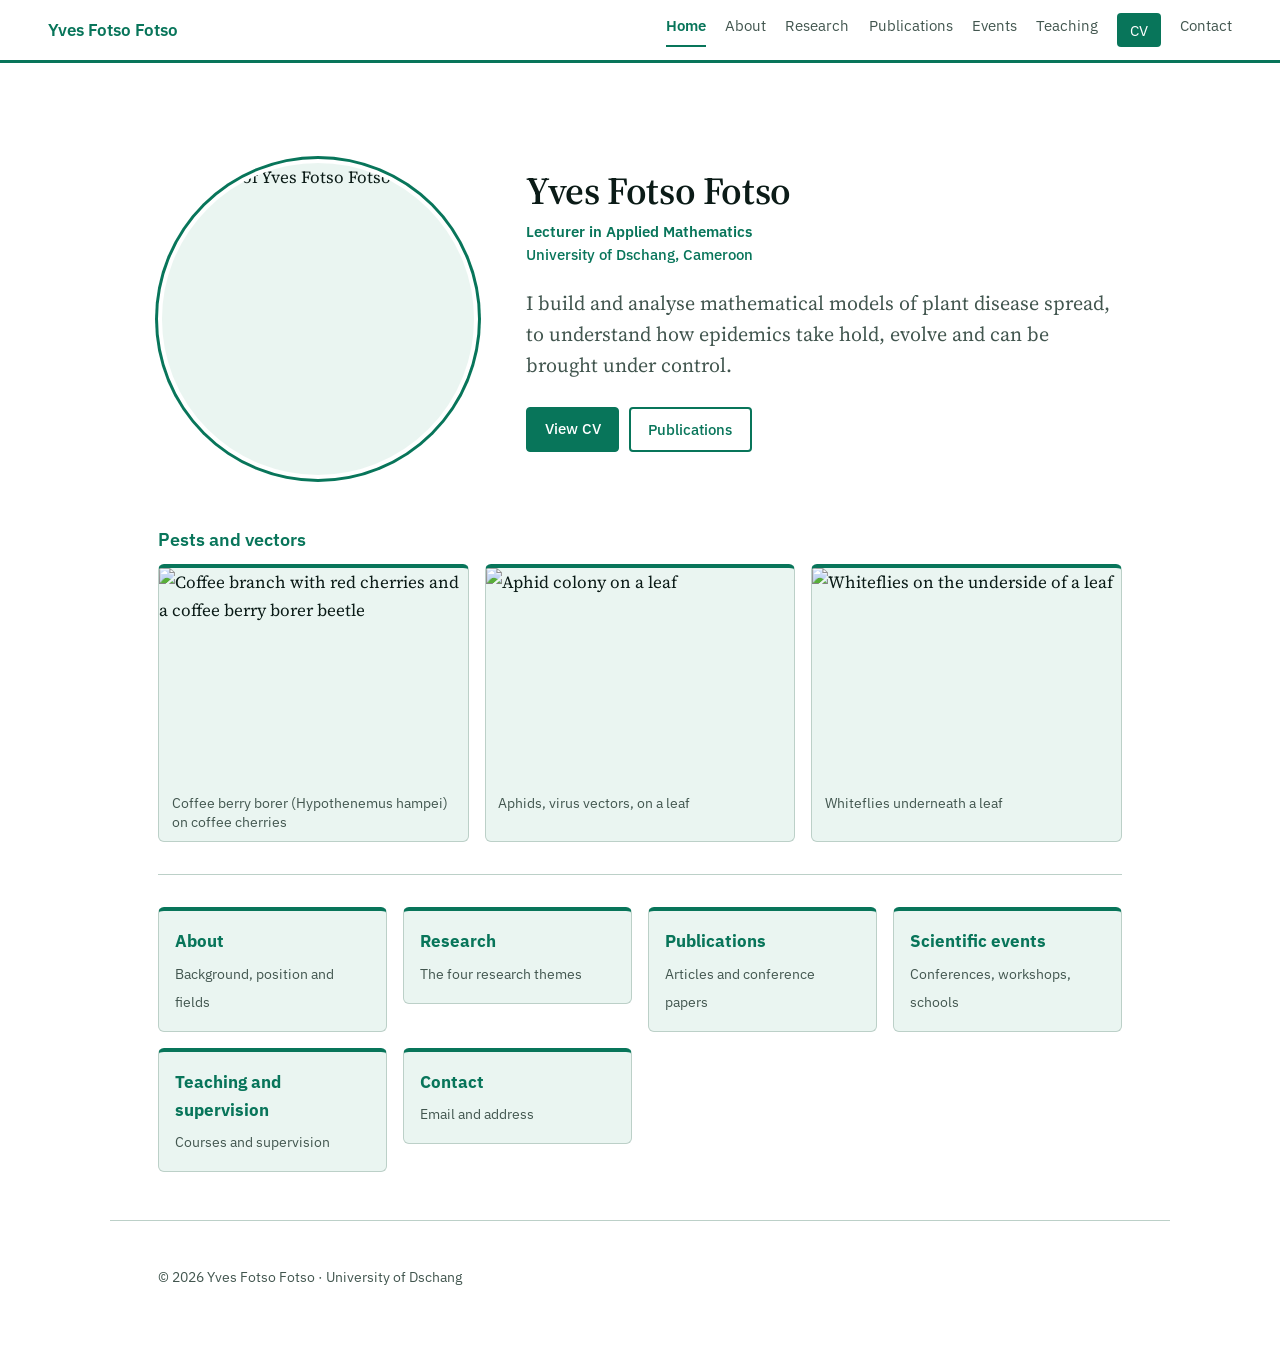
==== index.html @ 88fd149b "Add files via upload" ====
<!DOCTYPE html>
<html lang="en">
<head>
<meta charset="utf-8">
<meta name="viewport" content="width=device-width, initial-scale=1">
<title>Yves Fotso Fotso · Lecturer in Applied Mathematics, University of Dschang</title>
<meta name="description" content="Academic page of Yves Fotso Fotso, Lecturer in Applied Mathematics at the University of Dschang: mathematical modelling and epidemiology of plant diseases.">
<link rel="preconnect" href="https://fonts.googleapis.com">
<link rel="preconnect" href="https://fonts.gstatic.com" crossorigin>
<link href="https://fonts.googleapis.com/css2?family=IBM+Plex+Sans:wght@400;500;600&family=Source+Serif+4:opsz,wght@8..60,400;8..60,600&display=swap" rel="stylesheet">
<link rel="stylesheet" href="style.css">
<script type="application/ld+json">{"@context":"https://schema.org","@type":"Person","name":"Yves Fotso Fotso","jobTitle":"Lecturer in Applied Mathematics","affiliation":{"@type":"CollegeOrUniversity","name":"University of Dschang"},"knowsAbout":["Mathematical modelling","Plant epidemiology","Optimal control"]}</script>
</head>
<body>
<a class="skip" href="#contenu">Skip to content</a>
<header class="bar">
  <a class="brand" href="index.html">Yves Fotso Fotso</a>
  <nav aria-label="Main navigation">
    <a href="index.html" aria-current="page">Home</a>
    <a href="about.html">About</a>
    <a href="research.html">Research</a>
    <a href="publications.html">Publications</a>
    <a href="events.html">Events</a>
    <a href="teaching.html">Teaching</a>
    <a class="cv" href="cv.html">CV</a>
    <a href="contact.html">Contact</a>
  </nav>
</header>
<main id="contenu">
<section class="hero" id="top">
  <img class="portrait" src="assets/photo.jpg" alt="Portrait of Yves Fotso Fotso" width="320" height="320" onerror="this.onerror=null;this.src='assets/photo-placeholder.svg'">
  <div class="hero-text">
    <h1>Yves Fotso Fotso</h1>
    <p class="aff"><strong>Lecturer in Applied Mathematics</strong><br>University of Dschang, Cameroon</p>
    <p class="lead">I build and analyse mathematical models of plant disease spread, to understand how epidemics take hold, evolve and can be brought under control.</p>
    <p class="links"><a class="btn" href="cv.html">View CV</a> <a class="btn ghost" href="publications.html">Publications</a></p>
  </div>
</section>
<section class="galwrap"><h2 class="sech">Pests and vectors</h2><div class="gal"><figure><img src="assets/coffee-borer.svg" alt="Coffee branch with red cherries and a coffee berry borer beetle" loading="lazy" width="400" height="280"><figcaption>Coffee berry borer (Hypothenemus hampei) on coffee cherries</figcaption></figure><figure><img src="assets/aphids-leaf.svg" alt="Aphid colony on a leaf" loading="lazy" width="400" height="280"><figcaption>Aphids, virus vectors, on a leaf</figcaption></figure><figure><img src="assets/whitefly-leaf.svg" alt="Whiteflies on the underside of a leaf" loading="lazy" width="400" height="280"><figcaption>Whiteflies underneath a leaf</figcaption></figure></div></section>
<ul class="quick"><li><a href="about.html"><b>About</b><span>Background, position and fields</span></a></li><li><a href="research.html"><b>Research</b><span>The four research themes</span></a></li><li><a href="publications.html"><b>Publications</b><span>Articles and conference papers</span></a></li><li><a href="events.html"><b>Scientific events</b><span>Conferences, workshops, schools</span></a></li><li><a href="teaching.html"><b>Teaching and supervision</b><span>Courses and supervision</span></a></li><li><a href="contact.html"><b>Contact</b><span>Email and address</span></a></li></ul>
</main>
<footer><p>© <span id="an">2026</span> Yves Fotso Fotso · University of Dschang</p></footer>
<script>document.getElementById('an').textContent=new Date().getFullYear();</script>
</body>
</html>
---- style.css ----
:root{
  color-scheme:light; --bg:#ffffff; --surface:#eaf5f1; --ink:#0b1b17; --muted:#42564f; --line:#bcd0c8;
  --green:#08755a; --blue:#1d4ed8; --amber:#bf6200;
  --serif:"Source Serif 4",Georgia,"Times New Roman",serif;
  --sans:"IBM Plex Sans",system-ui,-apple-system,"Segoe UI",Roboto,sans-serif;
}
*{box-sizing:border-box}
html{scroll-behavior:smooth;scroll-padding-top:4.5rem}
body{margin:0;background:var(--bg);color:var(--ink);font:400 1.0625rem/1.65 var(--serif)}
a{color:var(--blue);text-underline-offset:.18em}
a:focus-visible,.btn:focus-visible{outline:3px solid var(--amber);outline-offset:3px}
.skip{position:absolute;left:-999px}.skip:focus{left:1rem;top:1rem;background:var(--surface);padding:.5rem 1rem;z-index:10}

.bar{position:sticky;top:0;z-index:5;display:flex;justify-content:space-between;align-items:center;gap:1rem;flex-wrap:wrap;
  padding:.8rem clamp(1rem,5vw,3rem);background:color-mix(in srgb,var(--bg) 92%,transparent);backdrop-filter:blur(8px);border-bottom:1px solid var(--line);font-family:var(--sans)}
.brand{font-weight:600;color:var(--ink);text-decoration:none}
.bar nav{display:flex;gap:1.2rem;flex-wrap:wrap;font-size:.95rem}
.bar nav a{color:var(--muted);text-decoration:none}.bar nav a:hover{color:var(--green)}

main{max-width:1060px;margin:0 auto;padding:0 clamp(1rem,5vw,3rem)}
.hero{display:grid;grid-template-columns:minmax(0,320px) minmax(0,1fr);gap:3rem;align-items:center;padding:clamp(2.5rem,8vw,6rem) 0 3rem}
.aff{font:500 .95rem var(--sans);color:var(--green);margin:0 0 1.4rem;line-height:1.5}
h1{font:600 clamp(1.7rem,3.6vw,2.4rem)/1.1 var(--serif);letter-spacing:-.01em;margin:0 0 .5rem}
.lead{font-size:1.25rem;line-height:1.55;color:var(--muted);max-width:34em;margin:0 0 1.6rem}
.btn{display:inline-block;font:500 .95rem var(--sans);padding:.65rem 1.1rem;border-radius:4px;background:var(--green);color:var(--bg);text-decoration:none;border:1px solid var(--green)}
.btn.ghost{background:transparent;color:var(--green)}
.btn:hover{filter:brightness(1.1)}
.links{display:flex;gap:.6rem;flex-wrap:wrap}

.curves{margin:0;background:var(--surface);border:1px solid var(--line);border-radius:6px;padding:1rem 1rem .6rem}
.curves svg{width:100%;height:auto;display:block}
.curves figcaption{font:.82rem var(--sans);color:var(--muted);margin-top:.4rem}
.axis{stroke:var(--line);stroke-width:1.5}
.c{fill:none;stroke-width:3.5;stroke-linecap:round;stroke-dasharray:1;stroke-dashoffset:1;animation:draw 2.2s ease-out .3s forwards}
.c.i{animation-delay:.6s}.c.r{animation-delay:.9s}
.c.s{stroke:var(--green)}.c.i{stroke:var(--amber)}.c.r{stroke:var(--blue)}
.lb{font:500 13px var(--sans)}.lb.s{fill:var(--green)}.lb.i{fill:var(--amber)}.lb.r{fill:var(--blue)}.lb.ax{fill:var(--muted)}
@keyframes draw{to{stroke-dashoffset:0}}
@media (prefers-reduced-motion:reduce){.c{animation:none;stroke-dashoffset:0}html{scroll-behavior:auto}}

.sec{display:grid;grid-template-columns:200px minmax(0,1fr);gap:2rem;padding:3rem 0;border-top:1px solid var(--line)}
.sec>h2{font:600 1.35rem/1.3 var(--sans);margin:0;position:sticky;top:5rem;align-self:start;color:var(--green)}
.body{max-width:42rem}
.body p{margin:0 0 1rem}
h3{font:600 1.05rem var(--sans);margin:2rem 0 .7rem}
.note{font:.9rem var(--sans);color:var(--muted);border-left:3px solid var(--amber);padding-left:.8rem}

.facts{margin:1.5rem 0;display:grid;gap:.9rem}
.facts div{display:grid;grid-template-columns:7.5rem 1fr;gap:1rem;border-bottom:1px solid var(--line);padding-bottom:.7rem}
.facts dt{font:500 .92rem var(--sans);color:var(--muted)}.facts dd{margin:0}
.timeline,.plain,.pubs{padding:0;margin:0;list-style:none}
.timeline li,.plain li{padding:.45rem 0;border-bottom:1px solid var(--line)}
.timeline span{font:500 .9rem var(--sans);color:var(--green);display:inline-block;min-width:5.5rem}
.axe{padding:1rem 0 .2rem;border-top:1px solid var(--line)}
.axe h3{margin:0 0 .4rem;color:var(--ink)}
.pubs li{display:grid;grid-template-columns:4.5rem 1fr;gap:1rem;padding:.8rem 0;border-bottom:1px solid var(--line);font-size:1rem}
.y{font:500 .92rem var(--sans);color:var(--green)}

footer{max-width:1060px;margin:0 auto;padding:2rem clamp(1rem,5vw,3rem) 3rem;border-top:1px solid var(--line);font:.9rem var(--sans);color:var(--muted)}

@media (max-width:820px){
  .hero{grid-template-columns:minmax(0,34%) minmax(0,1fr);gap:1.4rem}
  .sec{grid-template-columns:1fr;gap:1rem}
  .sec>h2{position:static}
  .facts div{grid-template-columns:1fr;gap:.1rem}
}
/* ==== multi-pages ==== */
.bar nav a[aria-current="page"]{color:var(--green);font-weight:600;border-bottom:2px solid var(--green)}
.bar nav a.cv{background:var(--green);color:var(--bg);padding:.3rem .8rem;border-radius:4px;border:0}
.bar nav a.cv[aria-current="page"]{outline:2px solid var(--amber);outline-offset:2px}
.bar nav{margin-left:auto}
.aff strong{font-weight:600}
.lang{display:flex;gap:.2rem;font:500 .85rem var(--sans);border:1px solid var(--line);border-radius:4px;overflow:hidden}
.lang a{padding:.25rem .6rem;color:var(--muted);text-decoration:none}
.lang a[aria-current="true"]{background:var(--green);color:var(--bg)}
.page{padding:2.5rem 0 3rem}
.ph{font:600 clamp(1.8rem,4vw,2.6rem)/1.15 var(--serif);letter-spacing:-.01em;margin:0 0 .6rem}
.sub{font:1rem var(--sans);color:var(--muted);margin:0 0 2rem}
.portrait{width:100%;max-width:320px;aspect-ratio:1/1;object-fit:cover;object-position:center 25%;border-radius:50%;border:4px solid var(--surface);box-shadow:0 0 0 1px var(--line);background:var(--surface);justify-self:start}
.quick{display:grid;grid-template-columns:repeat(auto-fit,minmax(220px,1fr));gap:1rem;margin:0;padding:2rem 0 3rem;list-style:none;border-top:1px solid var(--line)}
.quick a{display:block;padding:1rem;border:1px solid var(--line);border-radius:6px;background:var(--surface);color:var(--ink);text-decoration:none;font-family:var(--sans)}
.quick a:hover{border-color:var(--green)}
.quick b{display:block;color:var(--green);margin-bottom:.2rem}
.quick span{font-size:.9rem;color:var(--muted)}
.home-curves{max-width:620px;margin:0 0 2rem}
.evs li{grid-template-columns:7.5rem 1fr}
.pg{display:none}.pg.on{display:block}
@media (max-width:560px){.hero{padding-top:1.8rem}h1{font-size:1.5rem}.lead{font-size:1rem;line-height:1.5}.aff{font-size:.85rem}.hero .btn{padding:.45rem .7rem;font-size:.85rem}.evs li{grid-template-columns:1fr;gap:.2rem}}
/* ==== couleurs renforcées ==== */
.bar{border-bottom:3px solid var(--green)}
.brand{color:var(--green)}
.quick a{border-top:4px solid var(--green)}
.quick a:hover{background:var(--surface)}
.page h3,.axe h3{color:var(--green)}
.facts dt{color:var(--green)}
.curves{border-top:4px solid var(--blue)}
.c{stroke-width:4.5}
.btn.ghost{border-width:2px}
.portrait{border:4px solid #fff;box-shadow:0 0 0 3px var(--green)}

/* ==== figures ==== */
.sech{font:600 1.15rem var(--sans);color:var(--green);margin:0 0 .8rem}
.galwrap{padding:0 0 2rem}
.gal{display:grid;grid-template-columns:repeat(auto-fit,minmax(240px,1fr));gap:1rem}
.gal figure{margin:0;border:1px solid var(--line);border-top:4px solid var(--green);border-radius:6px;overflow:hidden;background:var(--surface)}
.gal img{display:block;width:100%;height:auto}
.gal figcaption{font:.85rem/1.4 var(--sans);color:var(--muted);padding:.6rem .8rem}
.model{margin:0 0 2rem;background:var(--surface);border:1px solid var(--line);border-top:4px solid var(--blue);border-radius:6px;padding:1rem}
.model svg{width:100%;height:auto;display:block}
.model figcaption{font:.88rem/1.5 var(--sans);color:var(--muted);margin-top:.6rem}
.m-box{fill:#fff;stroke:var(--green);stroke-width:2}.m-mut{stroke:var(--amber)}
.m-t{font:600 17px var(--serif);fill:var(--ink);text-anchor:middle}
.m-s{font:12.5px var(--sans);fill:var(--muted);text-anchor:middle}
.m-sl{font:12px var(--sans);fill:var(--muted)}
.m-l{font:italic 16px var(--serif);fill:var(--ink)}.m-lc{text-anchor:middle}
.m-sub{font-size:11px}
.m-h{font:600 14px var(--sans);fill:var(--green)}
.m-a{stroke:var(--green);stroke-width:2.2;fill:none}.m-am{stroke:var(--amber);stroke-dasharray:6 4}
.m-ax{stroke:var(--muted);stroke-width:1.5}.m-d{stroke-dasharray:4 4}.m-dv{stroke:var(--line);stroke-width:1.5}
.m-b1{fill:var(--green);fill-opacity:.22;stroke:var(--green);stroke-width:2.5}
.m-b2{fill:var(--amber);fill-opacity:.22;stroke:var(--amber);stroke-width:2.5}
.mk-g{fill:var(--green)}.mk-o{fill:var(--amber)}

/* ==== équations ==== */
.eqs{margin:0 0 2rem;background:#fff;border:1px solid var(--line);border-top:4px solid var(--green);border-radius:6px;padding:1rem 1.2rem 1.1rem}
.eqs h2{font:600 1.05rem var(--sans);color:var(--green);margin:0 0 .2rem}
.eqs h4{font:600 .8rem var(--sans);letter-spacing:.06em;text-transform:uppercase;color:var(--muted);margin:1.1rem 0 .2rem}
.eqs .eqrow{overflow-x:auto;padding:.3rem 0}
.eqs math{font-family:"Latin Modern Math","STIX Two Math","Cambria Math","Noto Sans Math",serif;font-size:1.2rem;color:var(--ink)}
.eqs p{font:.88rem/1.5 var(--sans);color:var(--muted);margin:.5rem 0 0}

/* ==== équations illustratives ==== */
.eqgrid{display:grid;grid-template-columns:repeat(auto-fit,minmax(340px,1fr));gap:1rem}
.eqcard{border:1px solid var(--line);border-top:4px solid var(--green);border-radius:6px;padding:.8rem 1rem 1rem;background:#fff}
.eqcard h3{font:600 .95rem var(--sans);color:var(--green);margin:0 0 .3rem}
.eqcard p{font:.82rem/1.45 var(--sans);color:var(--muted);margin:.4rem 0 0}
.eqnote{font:.85rem var(--sans);color:var(--muted);margin:.8rem 0 0}
.eqcard math,.axe math{font-family:"Latin Modern Math","STIX Two Math","Cambria Math","Noto Sans Math",serif;font-size:1rem;color:var(--ink)}
.axe .eqrow{overflow-x:auto;padding:.4rem 0 .6rem}
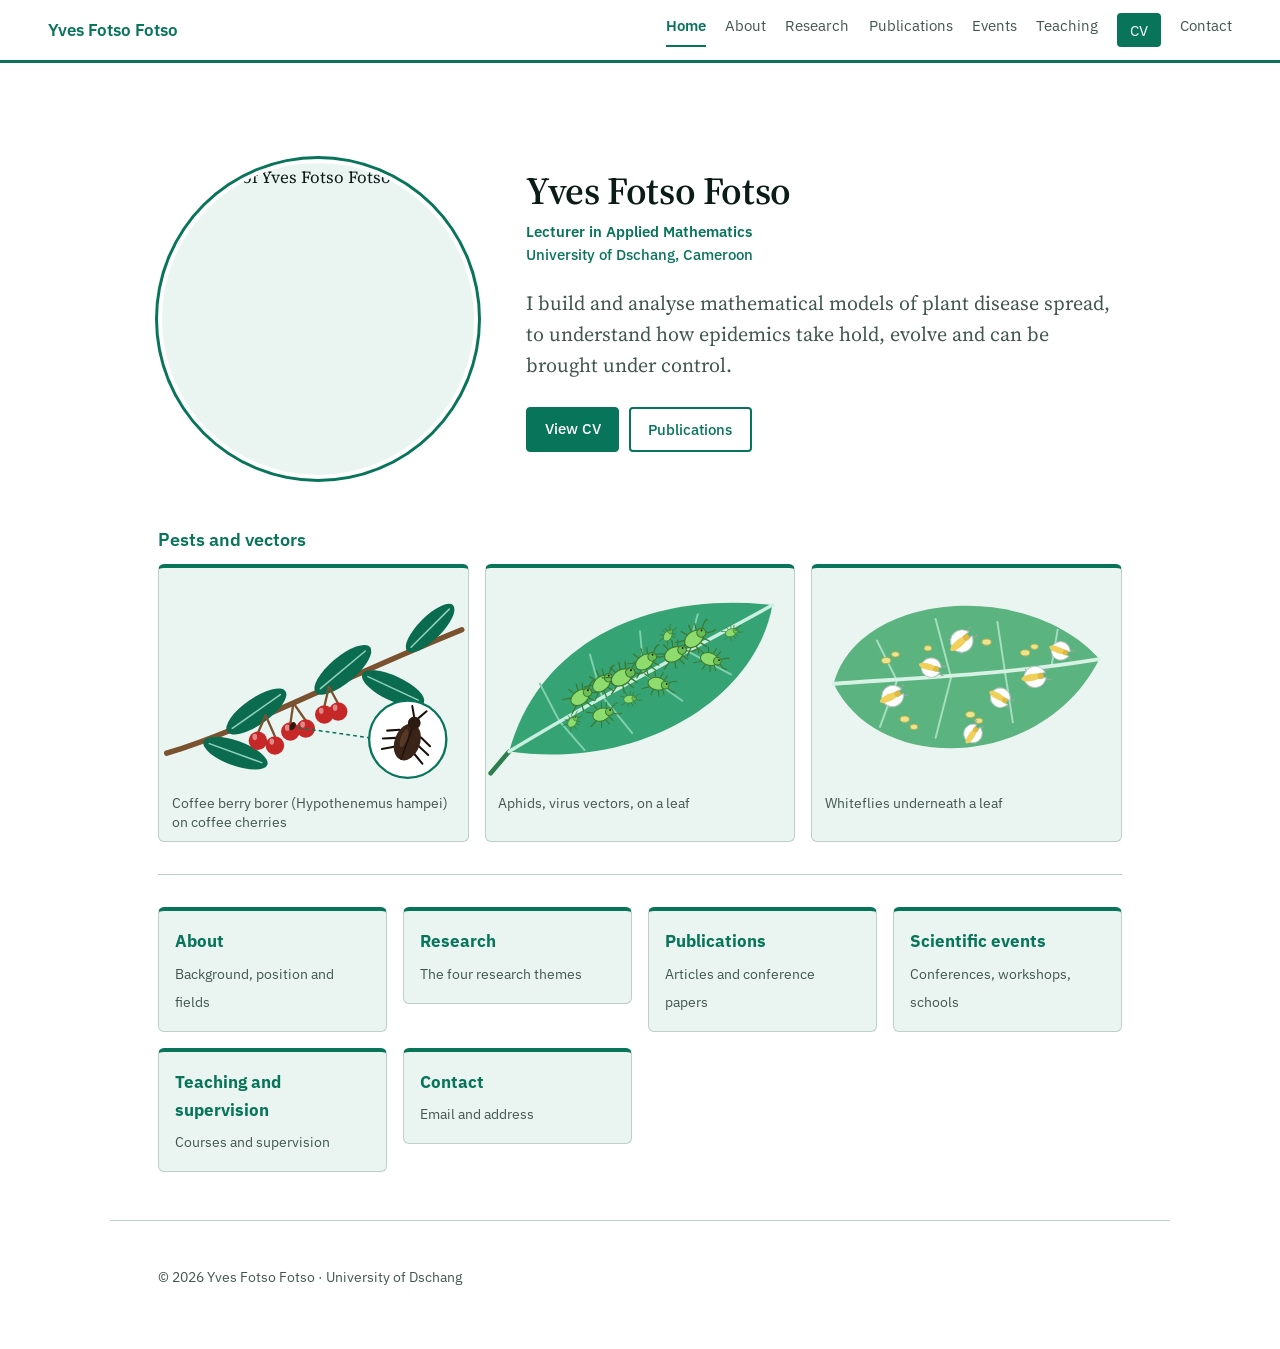
==== commit 534238ed: "index.html" ====
--- a/index.html
+++ b/index.html
@@ -28,7 +28,7 @@
 </header>
 <main id="contenu">
 <section class="hero" id="top">
-  <img class="portrait" src="assets/photo.jpg" alt="Portrait of Yves Fotso Fotso" width="320" height="320" onerror="this.onerror=null;this.src='assets/photo-placeholder.svg'">
+  <img class="portrait" src="photo.jpg" alt="Portrait of Yves Fotso Fotso" width="320" height="320" onerror="this.onerror=null;this.src='assets/photo-placeholder.svg'">
   <div class="hero-text">
     <h1>Yves Fotso Fotso</h1>
     <p class="aff"><strong>Lecturer in Applied Mathematics</strong><br>University of Dschang, Cameroon</p>
@@ -36,7 +36,7 @@
     <p class="links"><a class="btn" href="cv.html">View CV</a> <a class="btn ghost" href="publications.html">Publications</a></p>
   </div>
 </section>
-<section class="galwrap"><h2 class="sech">Pests and vectors</h2><div class="gal"><figure><img src="assets/coffee-borer.svg" alt="Coffee branch with red cherries and a coffee berry borer beetle" loading="lazy" width="400" height="280"><figcaption>Coffee berry borer (Hypothenemus hampei) on coffee cherries</figcaption></figure><figure><img src="assets/aphids-leaf.svg" alt="Aphid colony on a leaf" loading="lazy" width="400" height="280"><figcaption>Aphids, virus vectors, on a leaf</figcaption></figure><figure><img src="assets/whitefly-leaf.svg" alt="Whiteflies on the underside of a leaf" loading="lazy" width="400" height="280"><figcaption>Whiteflies underneath a leaf</figcaption></figure></div></section>
+<section class="galwrap"><h2 class="sech">Pests and vectors</h2><div class="gal"><figure><img src="coffee-borer.svg" alt="Coffee branch with red cherries and a coffee berry borer beetle" loading="lazy" width="400" height="280"><figcaption>Coffee berry borer (Hypothenemus hampei) on coffee cherries</figcaption></figure><figure><img src="aphids-leaf.svg" alt="Aphid colony on a leaf" loading="lazy" width="400" height="280"><figcaption>Aphids, virus vectors, on a leaf</figcaption></figure><figure><img src="whitefly-leaf.svg" alt="Whiteflies on the underside of a leaf" loading="lazy" width="400" height="280"><figcaption>Whiteflies underneath a leaf</figcaption></figure></div></section>
 <ul class="quick"><li><a href="about.html"><b>About</b><span>Background, position and fields</span></a></li><li><a href="research.html"><b>Research</b><span>The four research themes</span></a></li><li><a href="publications.html"><b>Publications</b><span>Articles and conference papers</span></a></li><li><a href="events.html"><b>Scientific events</b><span>Conferences, workshops, schools</span></a></li><li><a href="teaching.html"><b>Teaching and supervision</b><span>Courses and supervision</span></a></li><li><a href="contact.html"><b>Contact</b><span>Email and address</span></a></li></ul>
 </main>
 <footer><p>© <span id="an">2026</span> Yves Fotso Fotso · University of Dschang</p></footer>
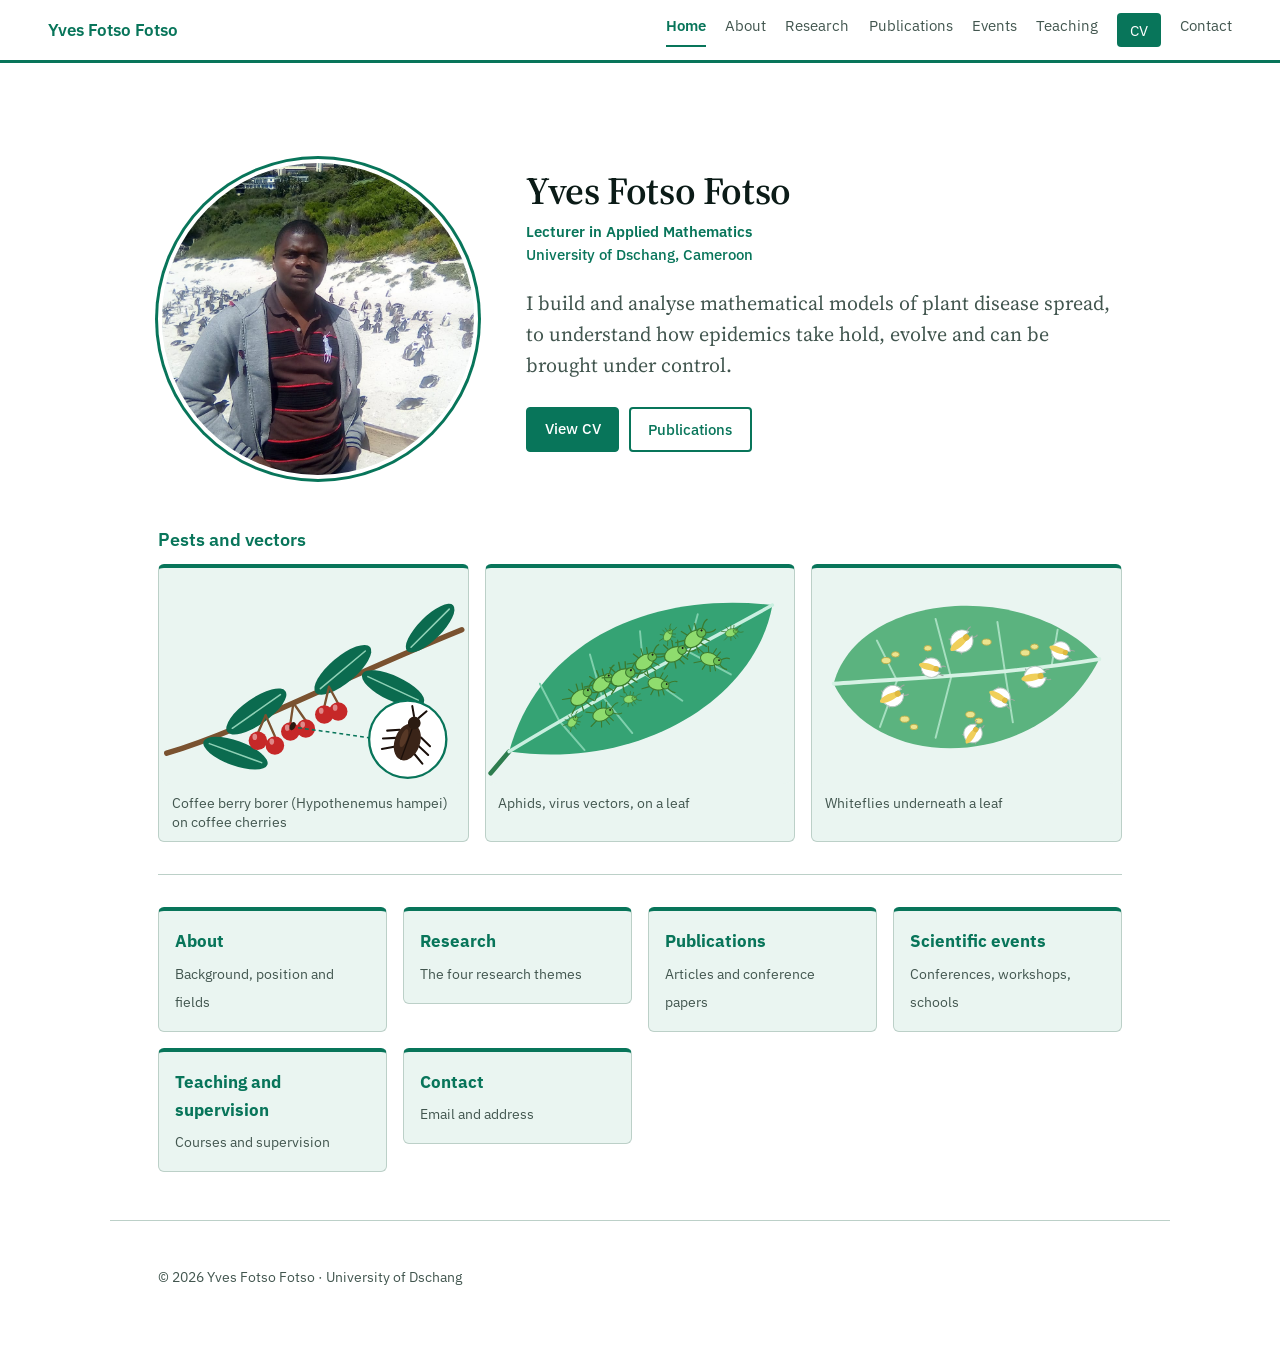
==== commit 102a2fa6: "index.html" ====
--- a/index.html
+++ b/index.html
@@ -28,7 +28,7 @@
 </header>
 <main id="contenu">
 <section class="hero" id="top">
-  <img class="portrait" src="photo.jpg" alt="Portrait of Yves Fotso Fotso" width="320" height="320" onerror="this.onerror=null;this.src='assets/photo-placeholder.svg'">
+  <img class="portrait" src="photo.jpeg" alt="Portrait of Yves Fotso Fotso" width="320" height="320" onerror="this.onerror=null;this.src='assets/photo-placeholder.svg'">
   <div class="hero-text">
     <h1>Yves Fotso Fotso</h1>
     <p class="aff"><strong>Lecturer in Applied Mathematics</strong><br>University of Dschang, Cameroon</p>
